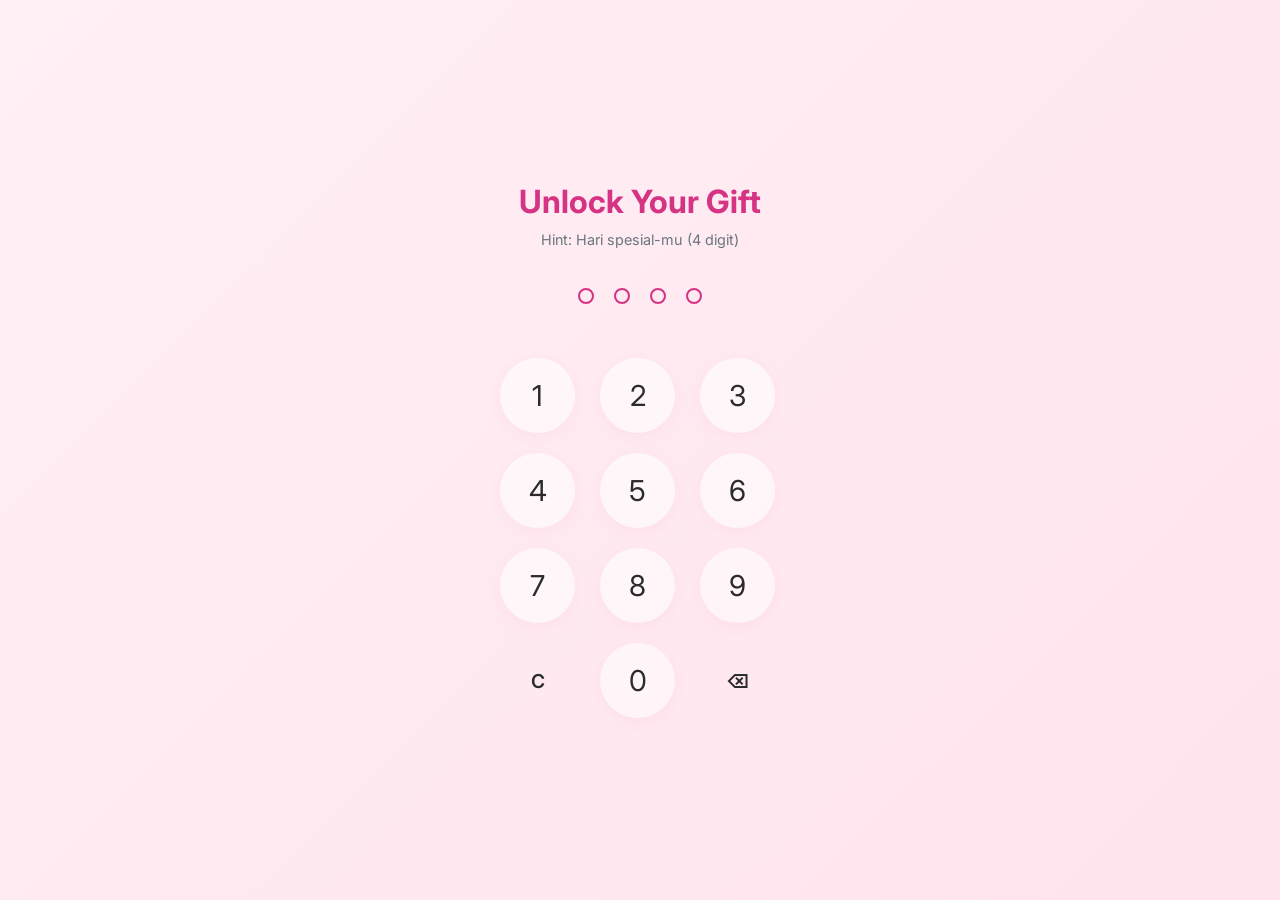
==== secret.html @ 99450aca "add secret page" ====
<!DOCTYPE html>
<html lang="en">
<head>
    <meta charset="UTF-8">
    <meta name="viewport" content="width=device-width, initial-scale=1.0">
    <title>Secret Gift</title>
    <link rel="icon" type="image/png" href="favicon.png">
    
    <link rel="preconnect" href="https://fonts.googleapis.com">
    <link rel="preconnect" href="https://fonts.gstatic.com" crossorigin>
    <!-- <link href="https://fonts.googleapis.com/css2?family=Inter:wght@300;400;600&family=Playfair+Display:ital,wght@0,700;1,700&display=swap" rel="stylesheet"> -->
    <link href="https://fonts.googleapis.com/css2?family=Inter:wght@300;400;600;700&family=Playfair+Display:ital,wght@0,600;1,600&display=swap" rel="stylesheet">
    
    <script src="https://cdn.jsdelivr.net/npm/canvas-confetti@1.6.0/dist/confetti.browser.min.js"></script>

    <style>
        * {
            margin: 0;
            padding: 0;
            box-sizing: border-box;
            font-family: 'Inter', sans-serif;
            -webkit-tap-highlight-color: transparent;
        }

        body {
            background: linear-gradient(135deg, #fff0f5 0%, #ffe3ed 100%);
            min-height: 100vh;
            display: flex;
            flex-direction: column;
            justify-content: center;
            align-items: center;
            /* overflow: hidden; */
            color: #2b2b2b;
        }

        /* Tampilan Layar Utama */
        .screen {
            width: 100%;
            max-width: 400px;
            padding: 40px 20px;
            text-align: center;
            transition: all 0.5s ease;
        }

        .hidden {
            display: none !important;
            opacity: 0;
            transform: scale(0.9);
        }

        h2 {
            font-family: 'Inter', serif;
            font-size: 2rem;
            margin-bottom: 10px;
            color: #d63384;
        }

        p.clue {
            font-size: 0.9rem;
            color: #6c757d;
            margin-bottom: 40px;
        }

        /* Area Titik PIN */
        .pin-display {
            display: flex;
            justify-content: center;
            gap: 20px;
            margin-bottom: 50px;
            height: 20px;
        }

        .dot {
            width: 16px;
            height: 16px;
            border-radius: 50%;
            border: 2px solid #d63384;
            background-color: transparent;
            transition: all 0.2s ease;
        }

        .dot.filled {
            background-color: #d63384;
            transform: scale(1.2);
        }

        /* Animasi bergetar kalau PIN salah */
        .shake {
            animation: shakeError 0.4s cubic-bezier(.36,.07,.19,.97) both;
        }

        @keyframes shakeError {
            10%, 90% { transform: translate3d(-2px, 0, 0); }
            20%, 80% { transform: translate3d(4px, 0, 0); }
            30%, 50%, 70% { transform: translate3d(-8px, 0, 0); }
            40%, 60% { transform: translate3d(8px, 0, 0); }
        }

        /* Desain Tombol Angka */
        .keypad {
            display: grid;
            grid-template-columns: repeat(3, 1fr);
            gap: 20px;
            max-width: 280px;
            margin: 0 auto;
        }

        .key-btn {
            width: 75px;
            height: 75px;
            border-radius: 50%;
            border: none;
            background-color: rgba(255, 255, 255, 0.6);
            font-size: 1.8rem;
            color: #2b2b2b;
            cursor: pointer;
            box-shadow: 0 4px 15px rgba(214, 51, 132, 0.05);
            transition: all 0.1s ease;
        }

        .key-btn:active {
            background-color: #d63384;
            color: white;
            transform: scale(0.9);
        }

        .key-action {
            font-size: 1.2rem;
            background-color: transparent;
            box-shadow: none;
            font-weight: 600;
        }

        .success-container {
            padding: 0px 20px;
        }

        /* Tampilan Layar Sukses */
        #successScreen {
            background: rgba(255, 255, 255, 0.9);
            padding: 40px;
            border-radius: 24px;
            box-shadow: 0 20px 40px rgba(214, 51, 132, 0.15);
            border: 1px solid #ffe3ed;
        }

        #successScreen h1 {
            /* font-family: 'Playfair Display', serif; */
            font-family: 'Inter', serif;
            color: #006643;
            font-size: 2.2rem;
            font-weight: 900;
            margin-bottom: 15px;
        }

        #successScreen p {
            line-height: 1.6;
            margin-bottom: 20px;
            font-size: 1.05rem;
        }

        .gift-icon {
            /* font-size: 4rem; */
            width: 150px;
            /* margin: 20px 0; */
            animation: float 3s infinite ease-in-out;
        }

        @keyframes float {
            0%, 100% { transform: translateY(0); }
            50% { transform: translateY(-10px); }
        }

        /* Desain tombol kembali ke halaman utama */
        .btn-return-home {
            display: inline-block;
            margin-top: 30px;
            padding: 12px 25px;
            /* background: linear-gradient(135deg, #bf953f 0%, #d63384 100%); */
            background: linear-gradient(135deg, #ff6b8b 0%, #d63384 100%);
            color: white;
            text-decoration: none;
            border-radius: 50px;
            font-weight: 600;
            font-size: 0.95rem;
            box-shadow: 0 8px 20px rgba(214, 51, 132, 0.2);
            transition: transform 0.2s ease, box-shadow 0.2s ease;
        }

        .btn-return-home:hover {
            transform: translateY(-2px);
            box-shadow: 0 10px 25px rgba(214, 51, 132, 0.3);
        }

        /* Desain dasar layar peringatan (Secara default disembunyikan) */
        .landscape-warning {
            display: none; 
            position: fixed;
            top: 0;
            left: 0;
            width: 100vw;
            height: 100vh;
            background: linear-gradient(135deg, #fff0f5 0%, #ffe3ed 100%);
            z-index: 9999; /* Pastikan selalu berada di paling atas menutupi segalanya */
            justify-content: center;
            flex-direction: column;
            align-items: center;
            text-align: center;
            padding: 20px;
        }

        .warning-content {
            background: rgba(255, 255, 255, 0.9);
            padding: 30px;
            border-radius: 20px;
            box-shadow: 0 10px 30px rgba(214, 51, 132, 0.1);
            display: flex;
            flex-direction: column;
            align-items: center;
            justify-content: center;
        }

        /* .warning-icon { */
            /* font-size: 3rem; */
            /* width: 150px;
            display: block;
            margin-bottom: 15px; */
            /* animation: rotatePhone 2s infinite ease-in-out; */
        /* } */

        .warning-content h2 {
            font-family: 'Inter', serif;
            color: #d63384;
            margin-bottom: 10px;
        }

        .warning-content p {
            color: #2b2b2b;
            font-size: 0.95rem;
            line-height: 1.5;
        }

        .warning-visual {
            background: linear-gradient(135deg, #ffeef4 0%, #fff0f5 100%);
            width: 140px;
            height: 140px;
            border-radius: 50%;
            display: flex;
            justify-content: center;
            align-items: center;
            box-shadow: inset 0 0 15px rgba(214, 51, 132, 0.05);
            overflow: hidden; 
            flex-shrink: 0; 
        }

        .warning-icon {
            width: 100%;  
            height: 100%;
            object-fit: contain; 
            animation: gentleWiggle 3s infinite ease-in-out; 
        }

        @keyframes gentleWiggle {
            0%, 100% { transform: rotate(-15deg) scale(1); }
            50% { transform: rotate(15deg) scale(1.03); }
        }

        /* SENSOR ROTASI: Jika layar HP lebih lebar daripada tingginya (Landscape) */
        /* max-height: 600px memastikan ini hanya terpicu di HP, bukan di monitor PC Anda */
        @media screen and (orientation: landscape) and (max-height: 600px) {
            body:not(.unlocked) .landscape-warning {
                display: flex; /* Munculkan layar peringatan */
            }
            body:not(.unlocked) .screen {
                display: none !important; /* Sembunyikan layar PIN dan Layar Sukses */
            }
        }

    </style>
</head>
<body>

    <div id="landscapeWarning" class="landscape-warning">
        <div class="warning-content">
            <div class="warning-visual">
                <img src="images/rotate-icon.png" alt="rotate phone icon" class="warning-icon">
            </div>
            
            <h2>Oops!</h2>
            <p>Tolong putar balik HP kamu ke posisi berdiri (Portrait) untuk membuka gembok</p>
        </div>
    </div>

    <div id="lockScreen" class="screen">
        <h2>Unlock Your Gift</h2>
        <p class="clue">Hint: Hari spesial-mu (4 digit)</p>
        
        <div class="pin-display" id="pinDisplay">
            <div class="dot"></div>
            <div class="dot"></div>
            <div class="dot"></div>
            <div class="dot"></div>
        </div>

        <div class="keypad">
            <button class="key-btn" onclick="pressKey('1')">1</button>
            <button class="key-btn" onclick="pressKey('2')">2</button>
            <button class="key-btn" onclick="pressKey('3')">3</button>
            <button class="key-btn" onclick="pressKey('4')">4</button>
            <button class="key-btn" onclick="pressKey('5')">5</button>
            <button class="key-btn" onclick="pressKey('6')">6</button>
            <button class="key-btn" onclick="pressKey('7')">7</button>
            <button class="key-btn" onclick="pressKey('8')">8</button>
            <button class="key-btn" onclick="pressKey('9')">9</button>
            <button class="key-btn key-action" onclick="clearPin()">C</button>
            <button class="key-btn" onclick="pressKey('0')">0</button>
            <button class="key-btn key-action" onclick="deletePin()">⌫</button>
        </div>
    </div>

    <div class="success-container">
        <div id="successScreen" class="screen hidden">
            <!-- <div class="gift-icon">🎁</div> -->
            <div>
                <img src="images/gift-icon.png" alt="gift box" class="gift-icon">
            </div>
            <h1>Access Granted!</h1>
            <!-- <p>Surprisee!</p> -->
            <p>Coba cek jok belakang mobil sekarang! 😉✨</p>

            <a href="index.html" class="btn-return-home">
                Get back to your 26th
            </a>
        </div>
    </div>

    <script>
        // PIN RAHASIA
        const CORRECT_PIN = "2505";
        let currentPin = "";

        const dots = document.querySelectorAll('.dot');
        const pinDisplay = document.getElementById('pinDisplay');

        function updateDots() {
            dots.forEach((dot, index) => {
                if (index < currentPin.length) {
                    dot.classList.add('filled');
                } else {
                    dot.classList.remove('filled');
                }
            });
        }

        function pressKey(num) {
            if (currentPin.length < 4) {
                currentPin += num;
                updateDots();

                // Cek jika sudah 4 digit
                if (currentPin.length === 4) {
                    setTimeout(verifyPin, 300); // Beri jeda sedikit agar titik terakhir terlihat terisi
                }
            }
        }

        function deletePin() {
            if (currentPin.length > 0) {
                currentPin = currentPin.slice(0, -1);
                updateDots();
            }
        }

        function clearPin() {
            currentPin = "";
            updateDots();
        }

        function verifyPin() {
            if (currentPin === CORRECT_PIN) {
                // Berikan penanda ke body bahwa gembok sudah terbuka!
                document.body.classList.add('unlocked');

                // JIKA BENAR: Sembunyikan Keypad, Munculkan Layar Sukses, dan Ledakkan Confetti!
                document.getElementById('lockScreen').style.display = 'none';
                
                const success = document.getElementById('successScreen');
                success.classList.remove('hidden');
                
                // Letupan confetti yang meriah
                var duration = 3 * 1000;
                var end = Date.now() + duration;

                (function frame() {
                    confetti({
                        particleCount: 5,
                        angle: 60,
                        spread: 55,
                        origin: { x: 0 },
                        colors: ['#d63384', '#ffe3ed', '#bf953f']
                    });
                    confetti({
                        particleCount: 5,
                        angle: 120,
                        spread: 55,
                        origin: { x: 1 },
                        colors: ['#d63384', '#ffe3ed', '#bf953f']
                    });

                    if (Date.now() < end) {
                        requestAnimationFrame(frame);
                    }
                }());

            } else {
                // JIKA SALAH: Getarkan titik merah, lalu bersihkan PIN
                pinDisplay.classList.add('shake');
                
                // Hapus efek getar setelah animasi selesai (400ms)
                setTimeout(() => {
                    pinDisplay.classList.remove('shake');
                    clearPin();
                }, 400);
            }
        }
    </script>
</body>
</html>
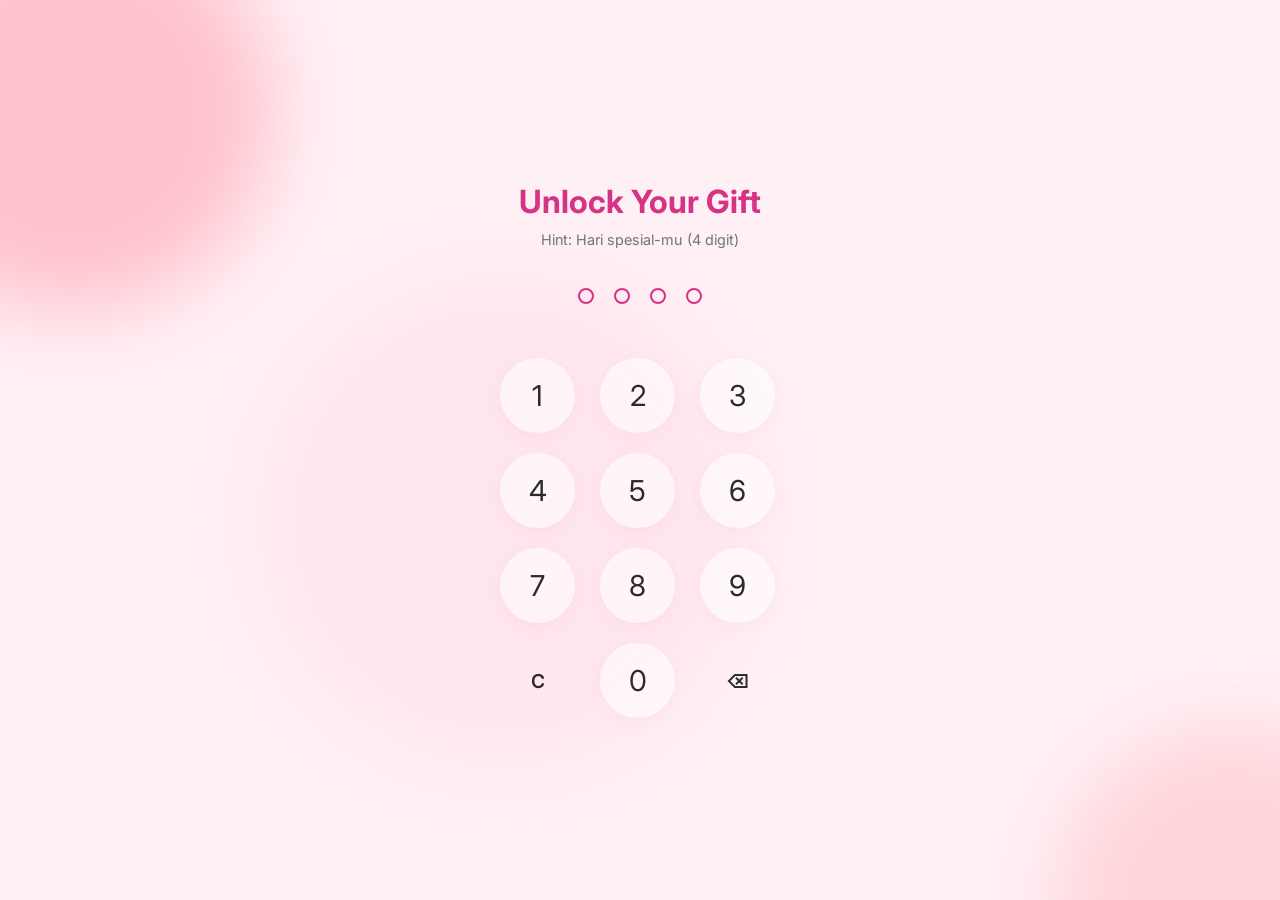
==== commit 13ab34b9: "add accent on secret bg" ====
--- a/secret.html
+++ b/secret.html
@@ -22,15 +22,104 @@
             -webkit-tap-highlight-color: transparent;
         }
 
-        body {
+        html, body {
+            overflow-x: hidden;
+            width: 100%;
+            max-width: 100vw;
+        }
+
+        /* body {
             background: linear-gradient(135deg, #fff0f5 0%, #ffe3ed 100%);
             min-height: 100vh;
             display: flex;
             flex-direction: column;
             justify-content: center;
             align-items: center;
-            /* overflow: hidden; */
             color: #2b2b2b;
+        } */
+
+        body {
+            /* Hapus background: linear-gradient(...) di sini */
+            background-color: #fff0f5; /* Warna dasar pastel */
+            min-height: 100vh;
+            display: flex;
+            flex-direction: column;
+            justify-content: center;
+            align-items: center;
+            overflow-y: auto; 
+            overflow-x: hidden;
+            padding: 40px 0; 
+            color: #2b2b2b;
+            position: relative; /* Ditambahkan agar liquid tetap di belakang */
+            z-index: 1;
+        }
+
+        /* --- KODE BARU: EFEK LIQUID BACKGROUND --- */
+        .liquid-bg {
+            position: fixed;
+            top: 0;
+            left: 0;
+            /* width: 100vw; */
+            width: 100%;
+            height: 100vh;
+            z-index: -1; /* Memastikan cairan selalu ada di lapis paling bawah */
+            overflow: hidden;
+            pointer-events: none; /* Agar tidak mengganggu klik tombol PIN */
+        }
+
+        .blob {
+            position: absolute;
+            border-radius: 50%;
+            /* KUNCI EFEK CAIRAN: Blur yang sangat tinggi agar warna menyatu */
+            filter: blur(40px); 
+            opacity: 0.8;
+            animation: moveLiquid 5s infinite alternate ease-in-out;
+        }
+
+        /* Gumpalan Pink Terang */
+        .blob-1 {
+            width: 400px;
+            height: 400px;
+            background-color: #ffb6c1; 
+            top: -10%;
+            left: -10%;
+            animation-delay: 0s;
+        }
+
+        /* Gumpalan Pink Kemerahan (Aksen) */
+        .blob-2 {
+            width: 350px;
+            height: 350px;
+            background-color: #ffcdd2; 
+            bottom: -20%;
+            right: -10%;
+            animation-delay: -5s; /* Mulai dari titik animasi yang berbeda */
+        }
+
+        /* Gumpalan Merah Muda Pucat di Tengah */
+        .blob-3 {
+            width: 500px;
+            height: 500px;
+            background-color: #ffe3ed; 
+            top: 30%;
+            left: 20%;
+            animation-delay: -10s;
+        }
+
+        /* Koreografi Gerakan Organik */
+        @keyframes moveLiquid {
+            0% {
+                transform: translate(0, 0) scale(1);
+            }
+            33% {
+                transform: translate(50px, -50px) scale(1.1);
+            }
+            66% {
+                transform: translate(-30px, 40px) scale(0.9);
+            }
+            100% {
+                transform: translate(20px, 60px) scale(1.2);
+            }
         }
 
         /* Tampilan Layar Utama */
@@ -40,6 +129,7 @@
             padding: 40px 20px;
             text-align: center;
             transition: all 0.5s ease;
+            margin: 0 auto;
         }
 
         .hidden {
@@ -279,6 +369,11 @@
     </style>
 </head>
 <body>
+    <div class="liquid-bg">
+        <div class="blob blob-1"></div>
+        <div class="blob blob-2"></div>
+        <div class="blob blob-3"></div>
+    </div>
 
     <div id="landscapeWarning" class="landscape-warning">
         <div class="warning-content">
